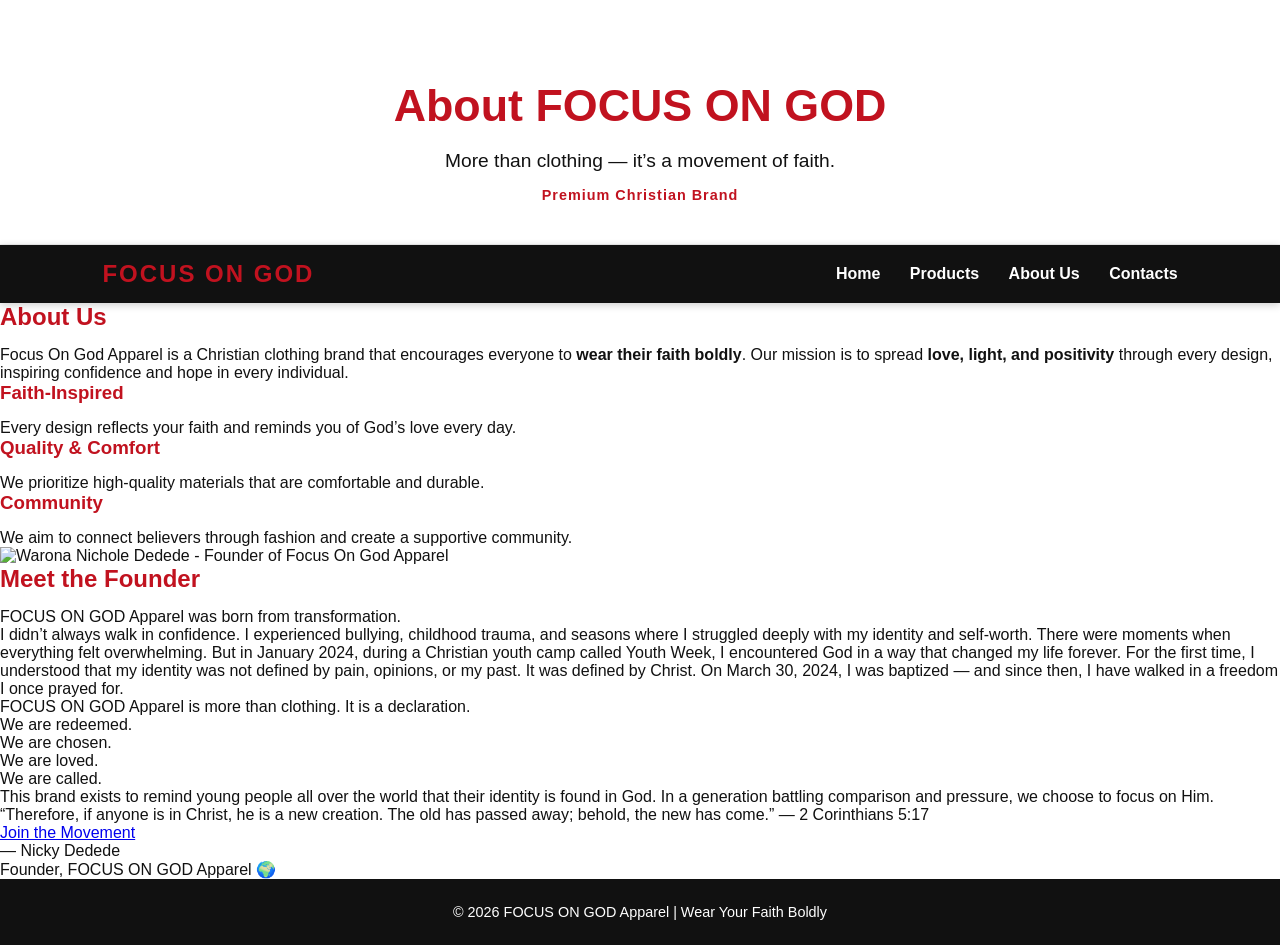
==== about.html @ 4847a6bf "Update about.html" ====
<!DOCTYPE html>
<html lang="en">
<head> 
   <meta charset="UTF-8">
   <meta name="viewport" content="width=device-width, initial-scale=1.0">
   <title>About Us | Focus On God Apparel</title>
   <link rel="stylesheet" href="style.css">
</head>
<body>

   <section class="page-header">
    <div class="page-header-content">
        <h1>About FOCUS ON GOD</h1>
        <p>More than clothing — it’s a movement of faith.</p>
    </div>
   </section>

<!-- Navigation -->
<nav class="navbar">
    <div class="nav-container">
        <a href="index.html" class="nav-logo">FOCUS ON GOD</a>
        <div class="nav-links">
            <a href="index.html">Home</a>
            <a href="products.html">Products</a>
            <a href="about.html">About Us</a>
            <a href="contacts.html">Contacts</a>
        </div>
    </div>
</nav>

<!-- About Section -->
<section id="about" class="about-section">
    <h2>About Us</h2>
    <p>Focus On God Apparel is a Christian clothing brand that encourages everyone to <strong>wear their faith boldly</strong>. Our mission is to spread <strong>love, light, and positivity</strong> through every design, inspiring confidence and hope in every individual.</p>

    <div class="about-features">

        <div class="feature-card">
            <h3>Faith-Inspired</h3>
            <p>Every design reflects your faith and reminds you of God’s love every day.</p>
        </div>

        <div class="feature-card">
            <h3>Quality & Comfort</h3>
            <p>We prioritize high-quality materials that are comfortable and durable.</p>
        </div>

        <div class="feature-card">
            <h3>Community</h3>
            <p>We aim to connect believers through fashion and create a supportive community.</p>
        </div>

    </div>
</section>

   <section class="founder-section">

  <div class="founder-container">

    <div class="founder-image">
      <img src="nickydedede.png" alt="Warona Nichole Dedede - Founder of Focus On God Apparel">
    </div>

    <div class="founder-content">
      <h2>Meet the Founder</h2>

      <p>
        FOCUS ON GOD Apparel was born from transformation.
      </p>
       
      <p>
        I didn’t always walk in confidence. I experienced bullying, childhood trauma,
        and seasons where I struggled deeply with my identity and self-worth.
        There were moments when everything felt overwhelming. But in January 2024, during a Christian youth camp called Youth Week,
        I encountered God in a way that changed my life forever. For the first time, I understood that my identity was not defined by pain,
        opinions, or my past. It was defined by Christ. On March 30, 2024, I was baptized — and since then,
        I have walked in a freedom I once prayed for.
      </p>

      <p class="founder-highlight">
        FOCUS ON GOD Apparel is more than clothing. It is a declaration.
      </p>

      <ul class="founder-declaration">
        <li>We are redeemed.</li>
        <li>We are chosen.</li>
        <li>We are loved.</li>
        <li>We are called.</li>
      </ul>

      <p>
        This brand exists to remind young people all over the world that their identity
        is found in God. In a generation battling comparison and pressure,
        we choose to focus on Him.
      </p>

      <blockquote class="founder-scripture">
        “Therefore, if anyone is in Christ, he is a new creation.
        The old has passed away; behold, the new has come.”
        — 2 Corinthians 5:17
      </blockquote>

      <div class="founder-cta">
        <a href="products.html" class="cta-button">Join the Movement</a>
      </div>

      <p class="founder-signature">
        — Nicky Dedede<br>
        Founder, FOCUS ON GOD Apparel 🌍
      </p>

    </div>

  </div>

   </section> 

<!-- Footer -->
<footer>
    <p>© 2026 FOCUS ON GOD Apparel | Wear Your Faith Boldly</p>
</footer>

</body>
</html>
---- style.css ----
/* =========================
   Root / Brand Colors
========================= */
:root {
    --primary-red: #c1121f;
    --primary-black: #111111;
    --primary-white: #ffffff;
}

/* =========================
   General Styles
========================= */
* {
    margin: 0;
    padding: 0;
    box-sizing: border-box;
    font-family: 'Arial', sans-serif;
}

body {
    background-color: var(--primary-white);
    color: var(--primary-black);
    scroll-behavior: smooth;
}

h1, h2, h3 {
    color: var(--primary-red);
    margin-bottom: 15px;
}

/* =========================
   Navbar
========================= */
.navbar {
    position: sticky;
    top: 0;
    width: 100%;
    background-color: var(--primary-black);
    padding: 15px 8%;
    z-index: 100;
    box-shadow: 0 2px 8px rgba(0,0,0,0.2);
}

.nav-container {
    display: flex;
    justify-content: space-between;
    align-items: center;
    max-width: 1200px;
    margin: 0 auto;
}

.nav-logo {
    font-size: 1.5rem;
    font-weight: bold;
    color: var(--primary-red);
    text-decoration: none;
    letter-spacing: 2px;
}

.nav-links a {
    color: var(--primary-white);
    font-weight: bold;
    margin-left: 25px;
    text-decoration: none;
    transition: color 0.3s;
}

.nav-links a:hover {
    color: var(--primary-red);
}

/* =========================
   Hero Section
========================= */
.hero {
    position: relative;
    height: 100vh;
    background-image: url("focusongod-logo.png");
    background-size: cover;
    background-position: center;
    background-repeat: no-repeat;
    display: flex;
    justify-content: center;
    align-items: flex-start; 
    text-align: center;
    color: var(--primary-white);
    padding-top: 10%; 
    overflow: hidden;
}

.hero::after {
    content: "";
    position: absolute;
    top: 0; left: 0;
    width: 100%; height: 100%;
    background: rgba(0,0,0,0.3);
    z-index: 0;
}

.hero-content {
    position: relative;
    z-index: 1;
    max-width: 800px;
    padding: 20px;
}

.hero h1 {
    font-size: 3rem;
    margin-bottom: 20px;
    font-weight: bold;
}

.hero p {
    font-size: 1.5rem;
    margin-bottom: 30px;
}

.hero-btn {
    font-size: 1.2rem;
    padding: 12px 35px;
    background-color: var(--primary-red);
    color: var(--primary-white);
    font-weight: bold;
    border: none;
    border-radius: 8px;
    cursor: pointer;
    transition: all 0.3s ease;
}

.hero-btn:hover {
    background-color: var(--primary-black);
    color: var(--primary-white);
    box-shadow: 0 8px 20px rgba(0,0,0,0.3);
    transform: translateY(-3px);
}

/* =========================
   Page Headers (Products, About, Contacts)
========================= */
.page-header {
    background-color: var(--primary-white);
    text-align: center;
    padding: 80px 20px 40px 20px;
    border-bottom: 1px solid #eee;
    position: relative;
}

.page-header h1 {
    font-size: 2.8rem;
    font-weight: bold;
    color: var(--primary-red);
    margin-bottom: 15px;
}

.page-header p {
    font-size: 1.2rem;
    color: var(--primary-black);
    max-width: 800px;
    margin: 0 auto;
    line-height: 1.6;
}

/* Optional "Premium Christian Brand" badge */
.page-header::after {
    content: "Premium Christian Brand";
    display: inline-block;
    margin-top: 10px;
    font-size: 0.9rem;
    font-weight: bold;
    color: var(--primary-red);
    letter-spacing: 1px;
}

/* =========================
   Mission / About Us
========================= */
.mission {
    background-color: var(--primary-white);
    padding: 60px 20px;
    text-align: center;
}

.mission h2 {
    font-size: 2.5rem;
    margin-bottom: 20px;
    font-weight: bold;
    color: var(--primary-red);
}

.mission p {
    font-size: 1.2rem;
    max-width: 700px;
    margin: 0 auto 30px auto;
    line-height: 1.6;
    color: var(--primary-black);
}

/* =========================
   Product Slideshow / Carousel
========================= */
.carousel-container {
    position: relative;
    overflow: hidden;
    max-width: 100%;
    margin: 40px auto;
}

.carousel-track {
    display: flex;
    transition: transform 0.5s ease-in-out;
    scroll-snap-type: x mandatory;
}

.carousel-item {
    flex: 0 0 100%;
    display: flex;
    flex-direction: column;
    align-items: center;
    justify-content: center;
    padding: 20px;
    scroll-snap-align: center;
    box-sizing: border-box;
}

.carousel-item img {
    width: 60%;
    border-radius: 12px;
    margin-bottom: 15px;
}

.carousel-item h3 {
    font-weight: bold;
    font-size: 1.5rem;
    margin-bottom: 10px;
    color: var(--primary-red);
    text-align: center;
}

.carousel-item p {
    font-size: 1rem;
    color: var(--primary-black);
    text-align: center;
    margin-bottom: 10px;
}

.carousel-item .price {
    display: inline-block;
    background-color: var(--primary-red);
    color: var(--primary-white);
    padding: 8px 16px;
    font-weight: bold;
    border-radius: 5px;
    margin-bottom: 10px;
}

.carousel-item .buy-btn {
    display: inline-block;
    background-color: var(--primary-red);
    color: var(--primary-white);
    font-weight: bold;
    padding: 10px 25px;
    border-radius: 8px;
    margin-top: 10px;
    cursor: pointer;
    transition: all 0.3s ease;
}

.carousel-item .buy-btn:hover {
    background-color: var(--primary-black);
    color: var(--primary-white);
    box-shadow: 0 8px 20px rgba(0,0,0,0.3);
    transform: translateY(-3px);
}

/* Carousel Arrows */
.carousel-btn {
    position: absolute;
    top: 50%;
    transform: translateY(-50%);
    background-color: var(--primary-red);
    border: none;
    color: var(--primary-white);
    font-size: 2rem;
    padding: 10px 15px;
    border-radius: 50%;
    cursor: pointer;
    z-index: 10;
    transition: all 0.3s ease;
}

.carousel-btn:hover {
    background-color: var(--primary-black);
}

.carousel-btn.prev {
    left: 10px;
}

.carousel-btn.next {
    right: 10px;
}

/* =========================
   Contact Section
========================= */
.contact {
    background-color: var(--primary-white);
    padding: 60px 20px;
}

.contact h2 {
    font-size: 2.5rem;
    color: var(--primary-red);
    margin-bottom: 20px;
}

.contact p {
    font-size: 1.2rem;
    margin-bottom: 10px;
}

.contact a {
    color: var(--primary-red);
    font-weight: bold;
    text-decoration: none;
}

.contact a:hover {
    color: var(--primary-black);
}

/* =========================
   Footer
========================= */
footer {
    background-color: var(--primary-black);
    color: var(--primary-white);
    padding: 25px 20px;
    text-align: center;
    font-size: 0.9rem;
    position: relative;
}

footer a {
    color: var(--primary-red);
    font-weight: bold;
    text-decoration: none;
    margin: 0 5px;
    font-size: 1.5rem;
    display: inline-block;
    transition: color 0.3s;
}

footer a:hover {
    color: var(--primary-white);
}

/* =========================
   Responsive
========================= */
@media (max-width: 768px) {
    .hero h1 { font-size: 2rem; }
    .hero p { font-size: 1.2rem; }
    .hero-btn { font-size: 1rem; padding: 10px 25px; }
    
    .nav-container { flex-direction: column; }
    .nav-links a { margin: 10px 0 0 0; }

    .carousel-item img { width: 80%; }
}

@media (max-width: 480px) {
    .hero h1 { font-size: 1.5rem; }
    .hero p { font-size: 1rem; }
    .page-header h1 { font-size: 1.8rem; }
    .page-header p { font-size: 1rem; }
    .carousel-item img { width: 90%; }
    .carousel-item h3 { font-size: 1.2rem; }
}
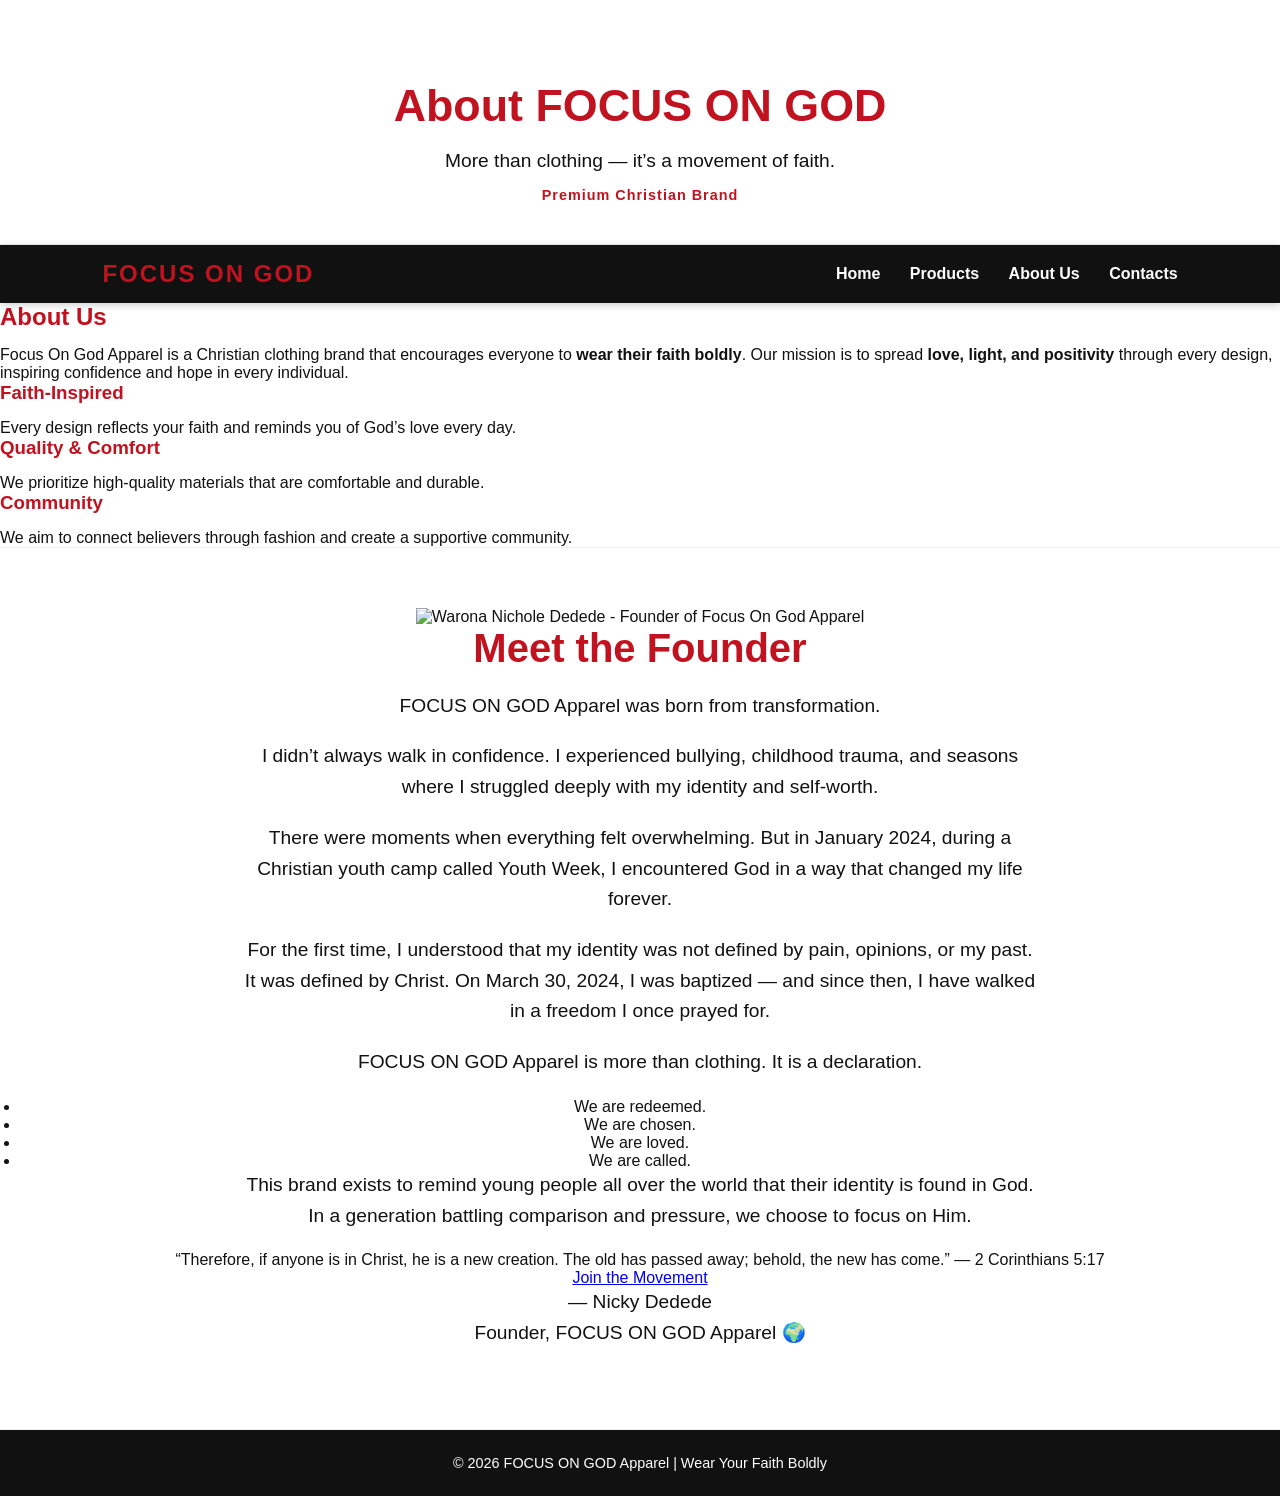
==== commit 6030f116: "Update about.html" ====
--- a/about.html
+++ b/about.html
@@ -71,8 +71,15 @@
       <p>
         I didn’t always walk in confidence. I experienced bullying, childhood trauma,
         and seasons where I struggled deeply with my identity and self-worth.
+      </p>
+
+       <p>
         There were moments when everything felt overwhelming. But in January 2024, during a Christian youth camp called Youth Week,
-        I encountered God in a way that changed my life forever. For the first time, I understood that my identity was not defined by pain,
+        I encountered God in a way that changed my life forever.
+       </p>
+
+       <p>
+          For the first time, I understood that my identity was not defined by pain,
         opinions, or my past. It was defined by Christ. On March 30, 2024, I was baptized — and since then,
         I have walked in a freedom I once prayed for.
       </p>
--- a/style.css
+++ b/style.css
@@ -196,6 +196,37 @@
 }
 
 /* =========================
+   Founder / Story Section
+========================= */
+.founder-section {
+    background-color: var(--primary-white);
+    padding: 60px 20px;
+    text-align: center;
+    border-top: 1px solid #eee;
+    border-bottom: 1px solid #eee;
+}
+
+.founder-section h2 {
+    font-size: 2.5rem;
+    margin-bottom: 20px;
+    font-weight: bold;
+    color: var(--primary-red);
+}
+
+.founder-section p {
+    font-size: 1.2rem;
+    max-width: 800px;
+    margin: 0 auto 20px auto;
+    line-height: 1.6;
+    color: var(--primary-black);
+}
+
+.founder-section .highlight {
+    font-weight: bold;
+    color: var(--primary-red);
+}
+
+/* =========================
    Product Slideshow / Carousel
 ========================= */
 .carousel-container {
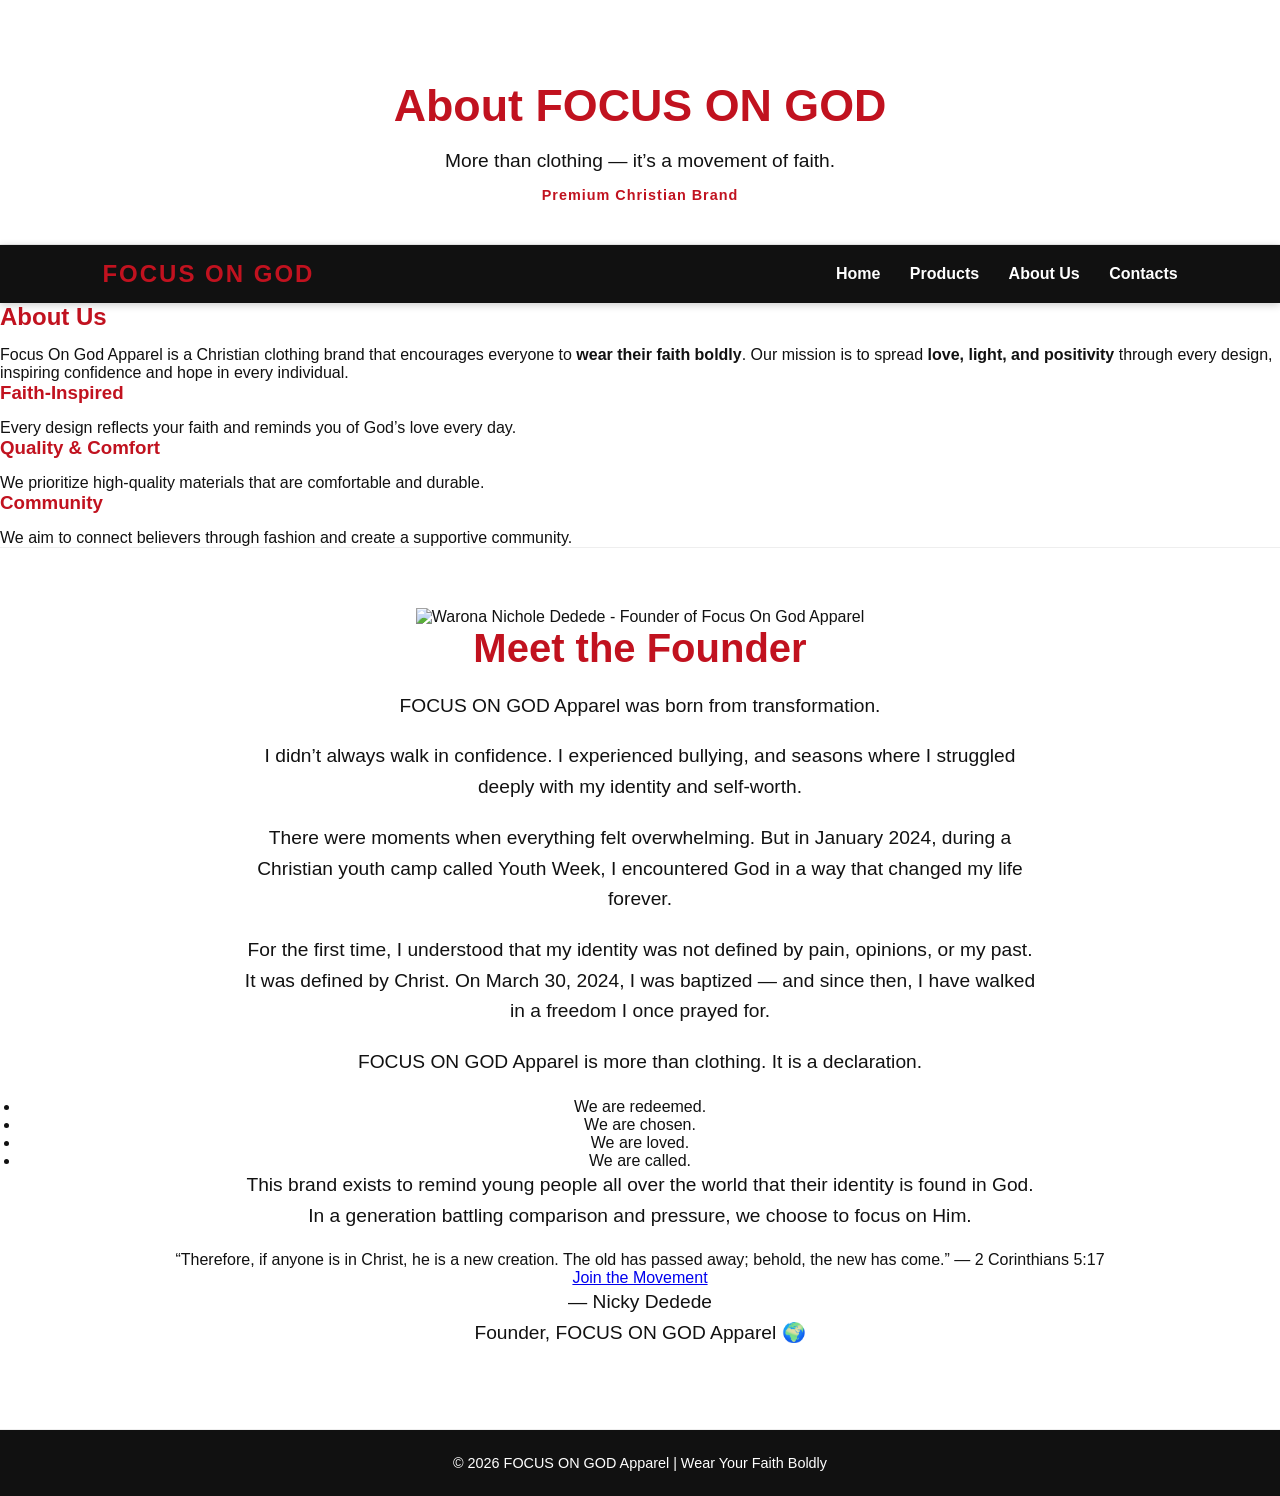
==== commit e6d5935e: "Update about.html" ====
--- a/about.html
+++ b/about.html
@@ -58,7 +58,7 @@
   <div class="founder-container">
 
     <div class="founder-image">
-      <img src="nickydedede.png" alt="Warona Nichole Dedede - Founder of Focus On God Apparel">
+      <img src="nickydedede.jpg" alt="Warona Nichole Dedede - Founder of Focus On God Apparel">
     </div>
 
     <div class="founder-content">
@@ -69,7 +69,7 @@
       </p>
        
       <p>
-        I didn’t always walk in confidence. I experienced bullying, childhood trauma,
+        I didn’t always walk in confidence. I experienced bullying,
         and seasons where I struggled deeply with my identity and self-worth.
       </p>
 
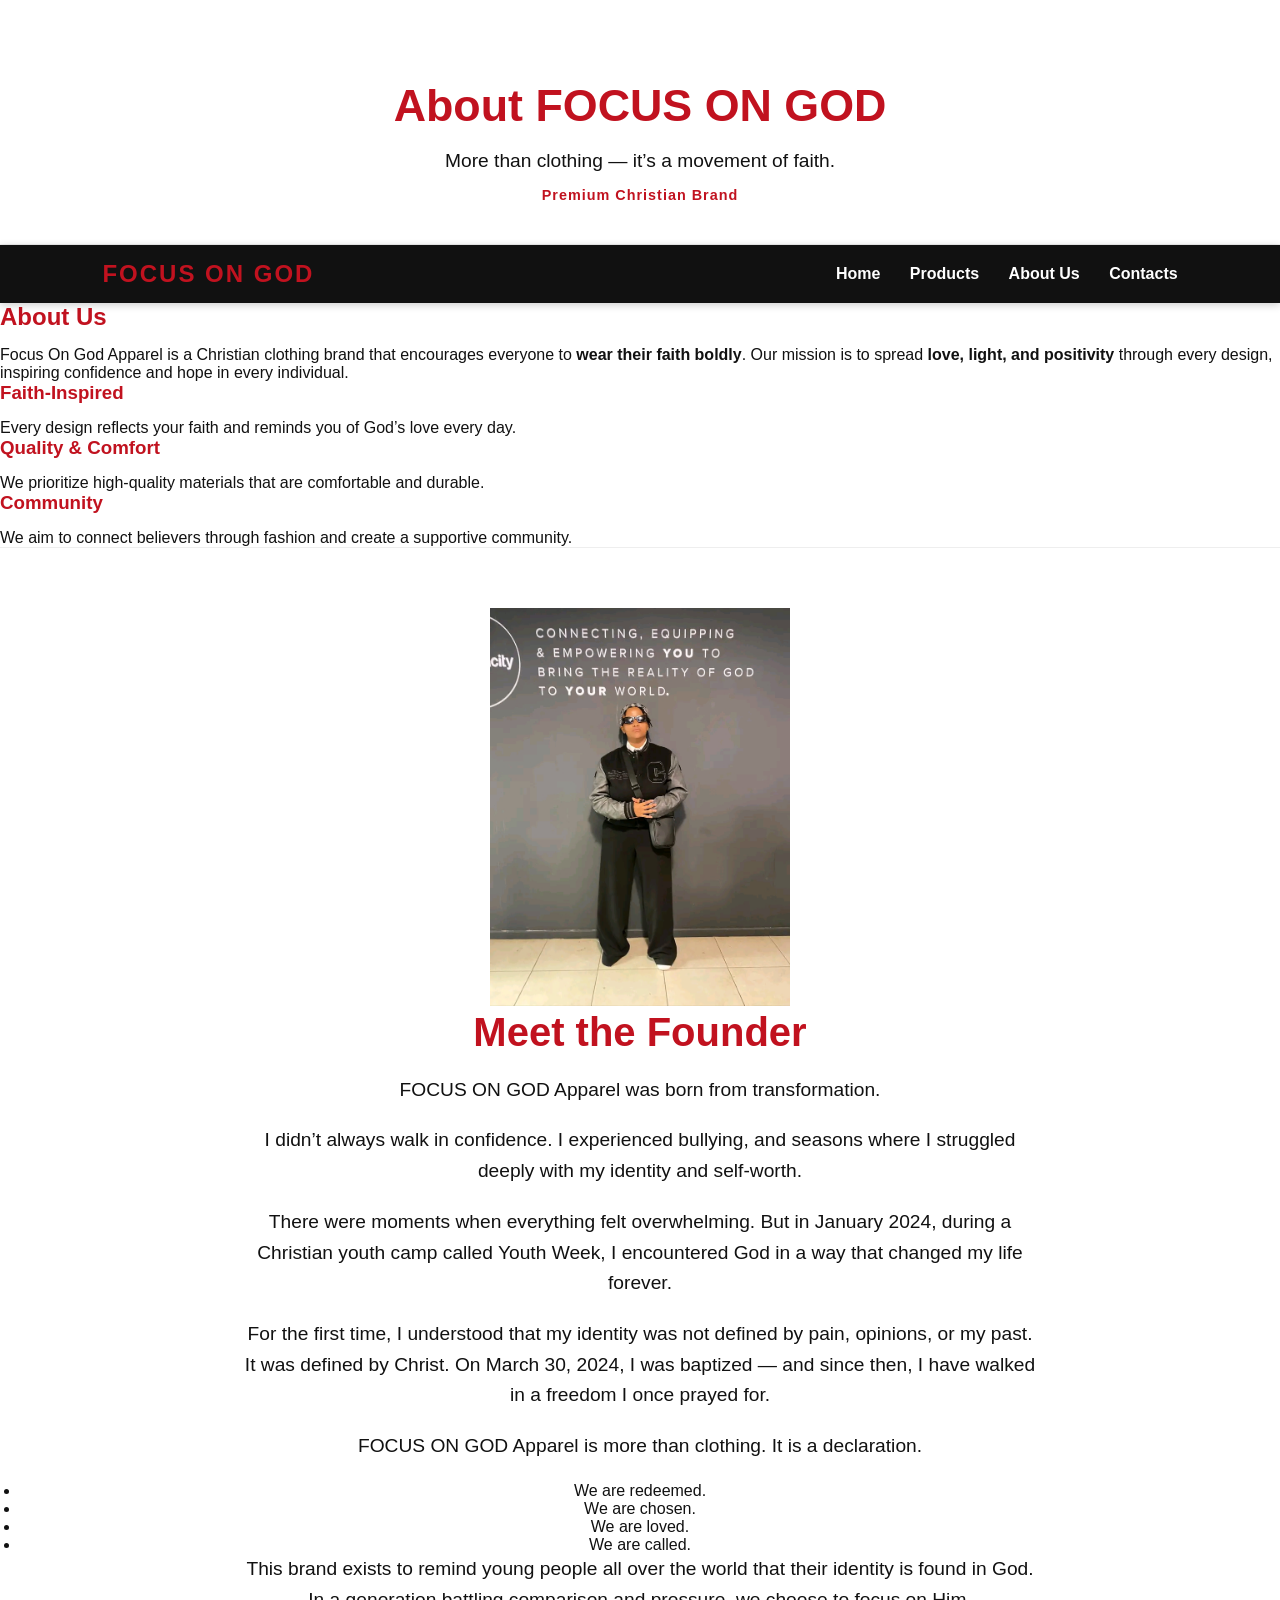
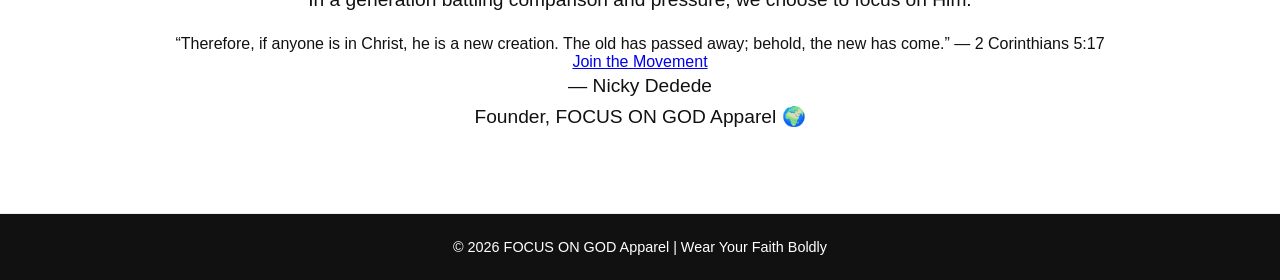
==== commit e5a2c1cc: "Update about.html" ====
--- a/about.html
+++ b/about.html
@@ -58,7 +58,7 @@
   <div class="founder-container">
 
     <div class="founder-image">
-      <img src="nickydedede.jpg" alt="Warona Nichole Dedede - Founder of Focus On God Apparel">
+      <img src="nickydedede.jpg" alt="Warona Nichole Dedede - Founder of Focus On God Apparel" width="300">
     </div>
 
     <div class="founder-content">
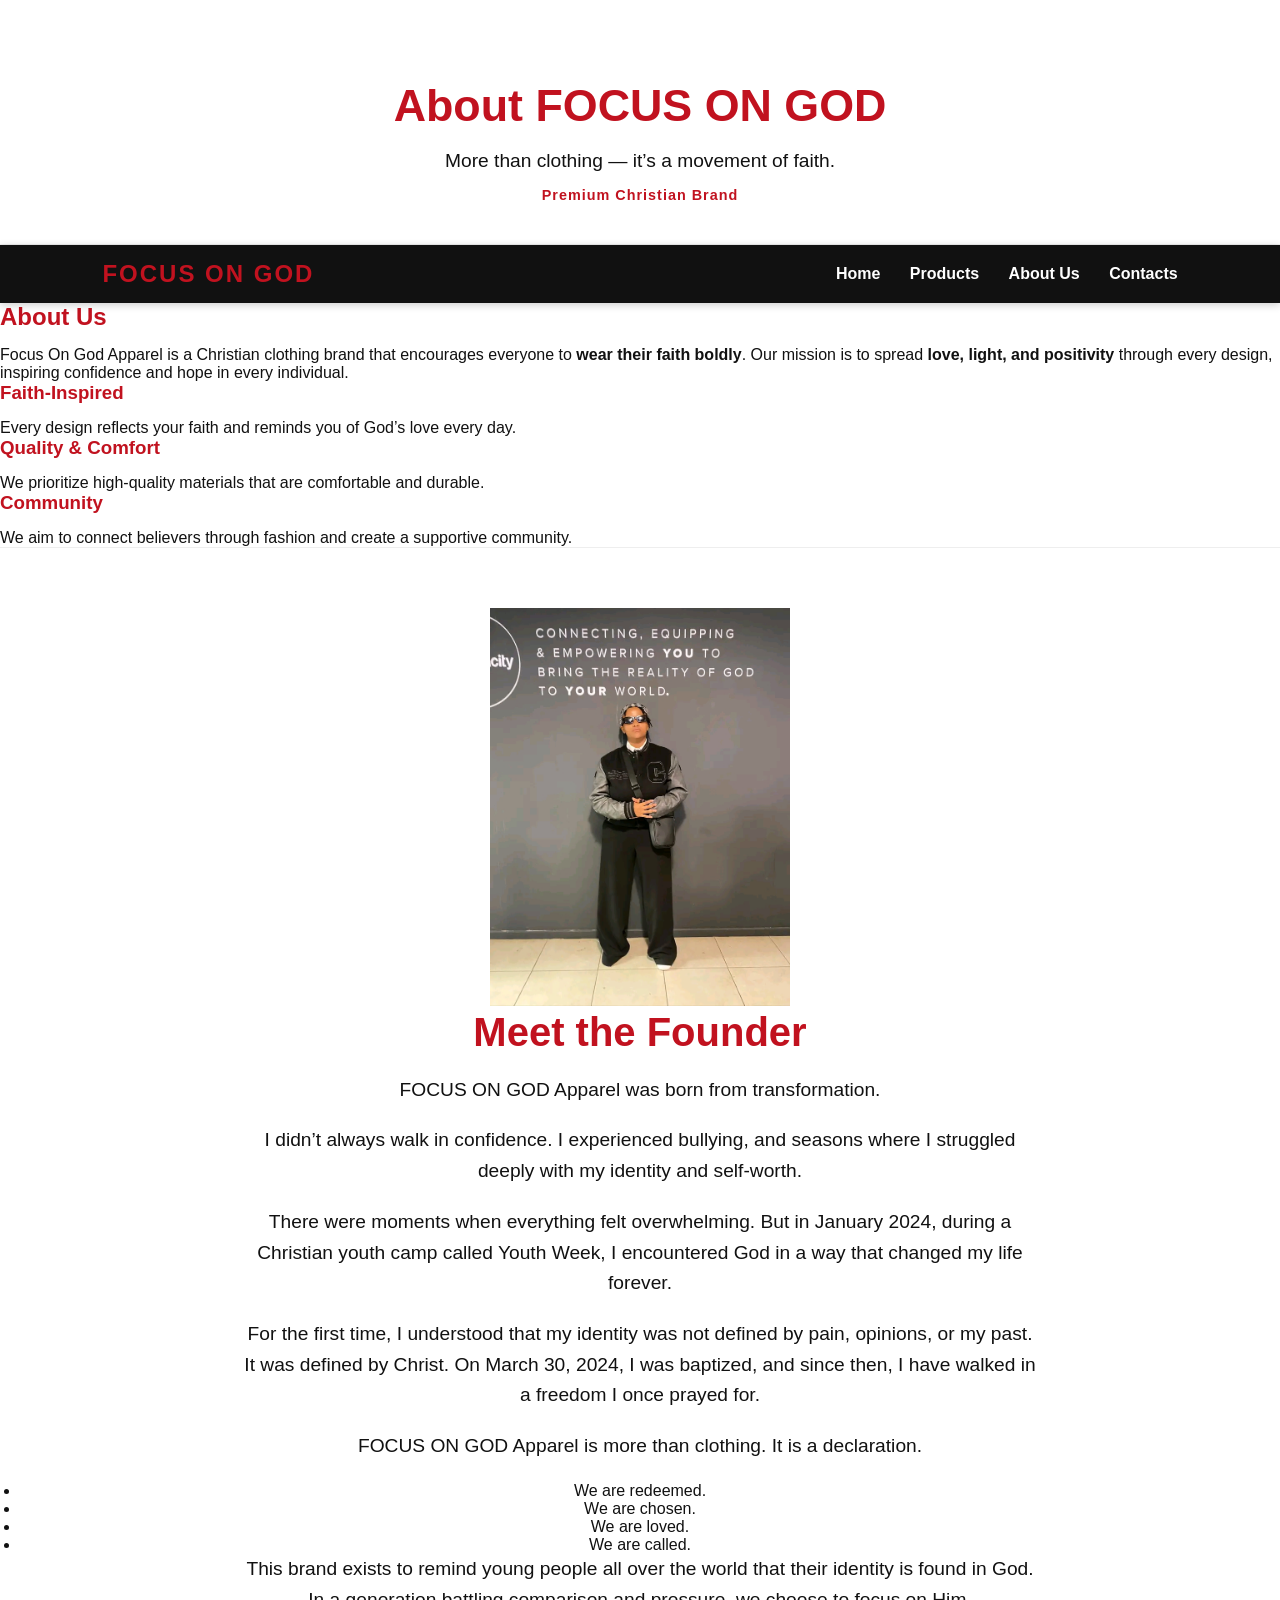
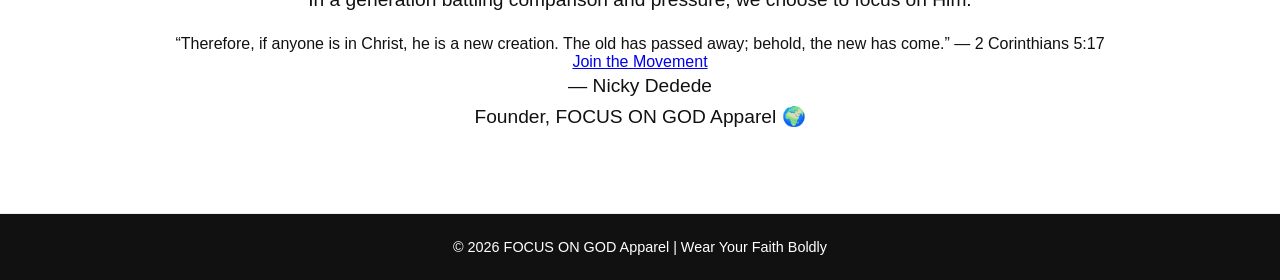
==== commit 8c5338b0: "Update about.html" ====
--- a/about.html
+++ b/about.html
@@ -80,7 +80,7 @@
 
        <p>
           For the first time, I understood that my identity was not defined by pain,
-        opinions, or my past. It was defined by Christ. On March 30, 2024, I was baptized — and since then,
+        opinions, or my past. It was defined by Christ. On March 30, 2024, I was baptized, and since then,
         I have walked in a freedom I once prayed for.
       </p>
 
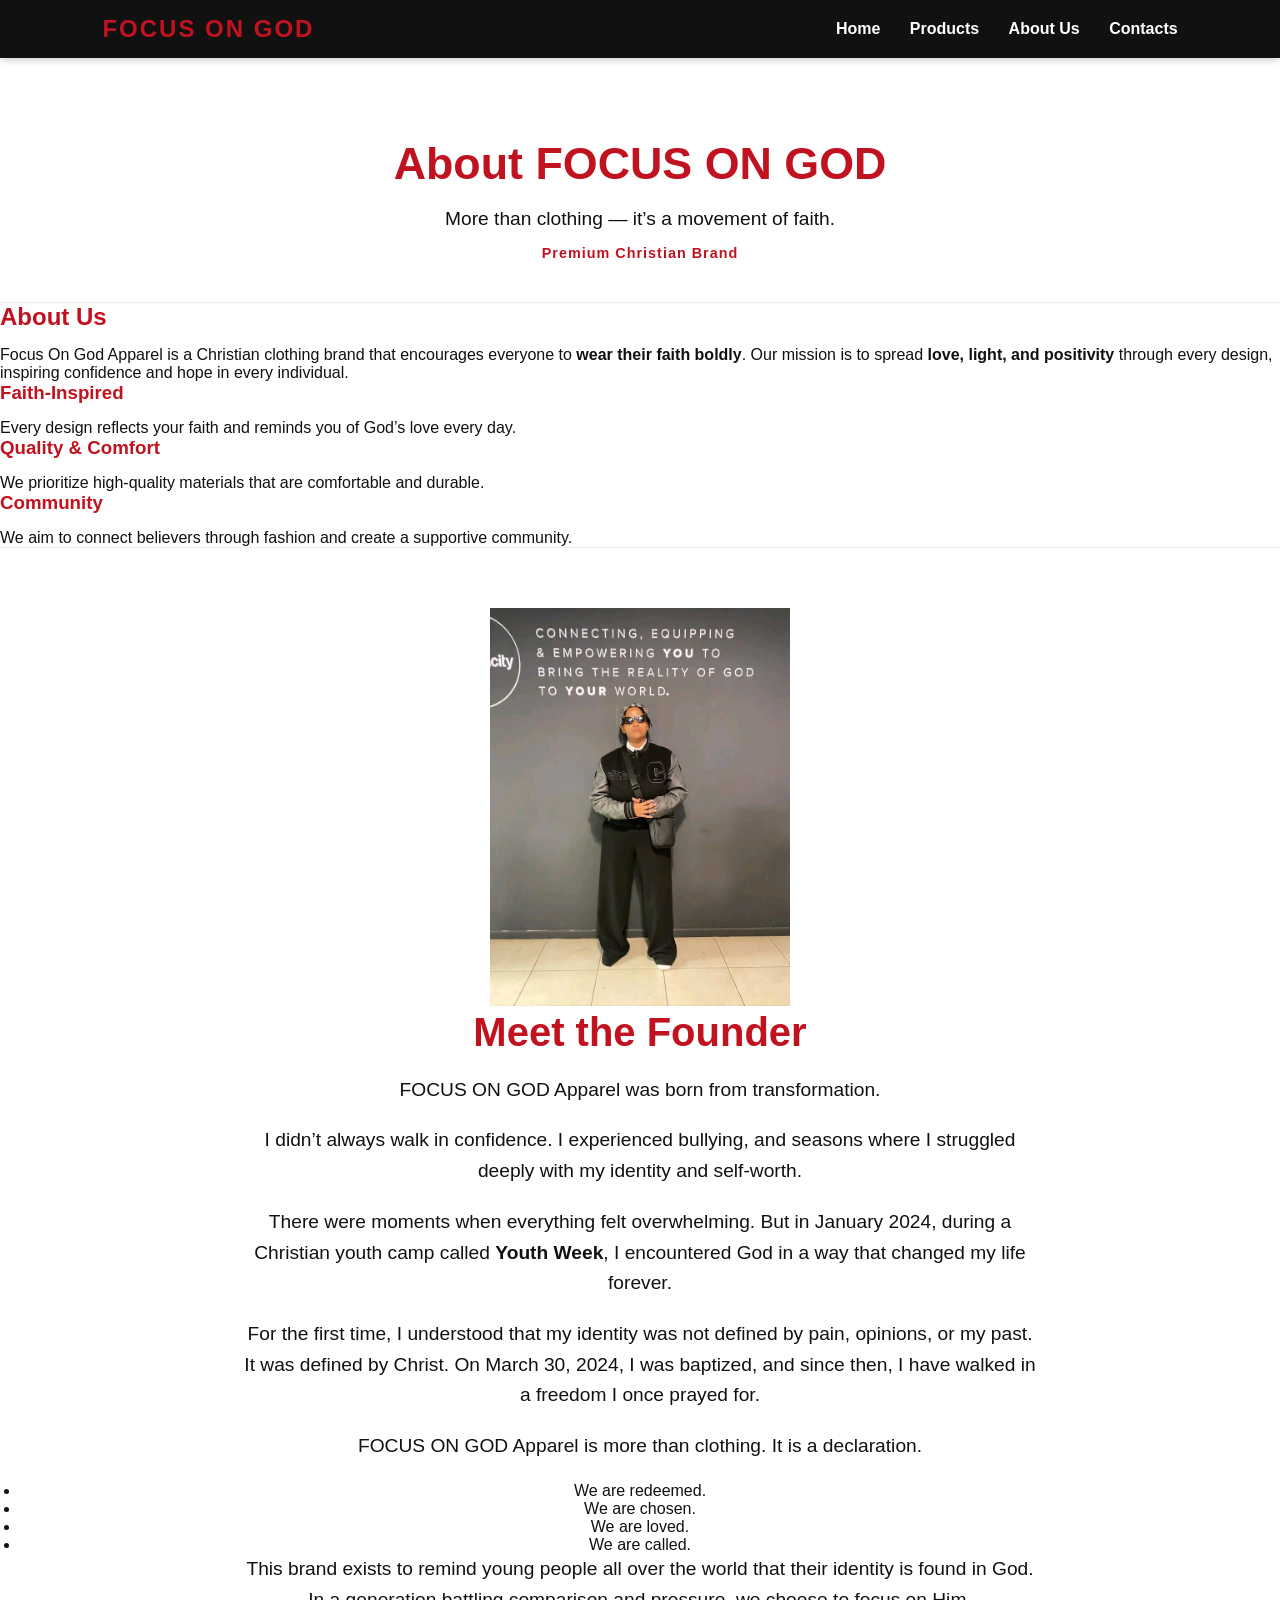
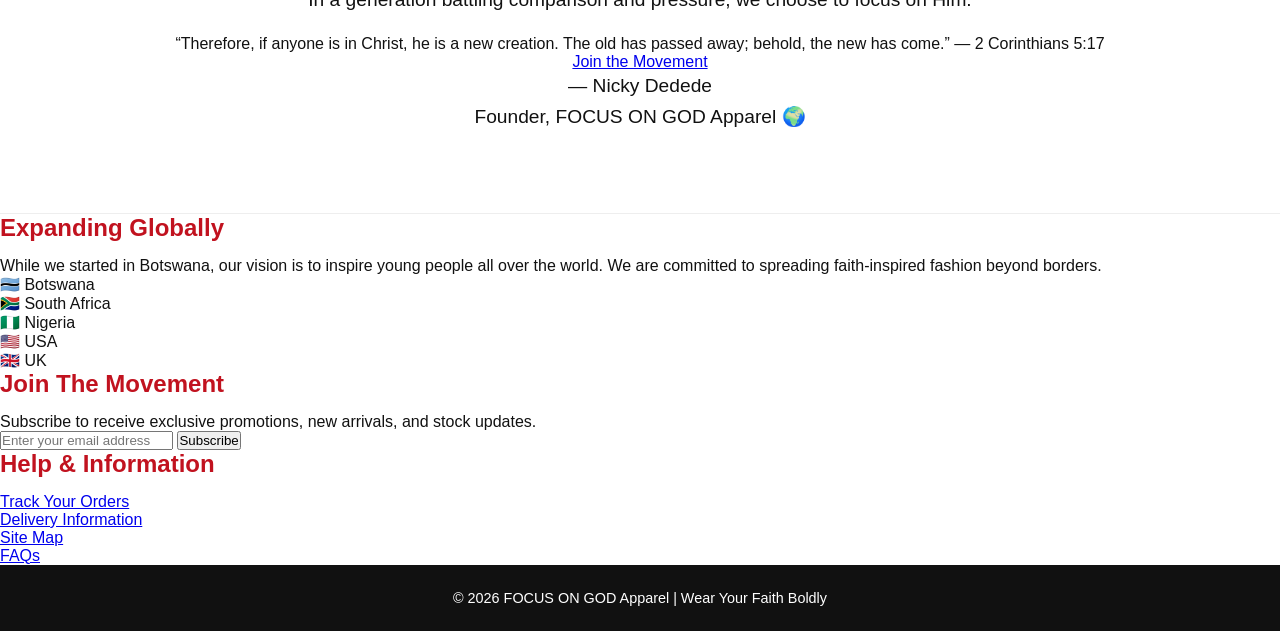
==== commit 75580c66: "Update about.html" ====
--- a/about.html
+++ b/about.html
@@ -3,17 +3,10 @@
 <head> 
    <meta charset="UTF-8">
    <meta name="viewport" content="width=device-width, initial-scale=1.0">
-   <title>About Us | Focus On God Apparel</title>
+   <title>About Us | FOCUS ON GOD Apparel</title>
    <link rel="stylesheet" href="style.css">
 </head>
 <body>
-
-   <section class="page-header">
-    <div class="page-header-content">
-        <h1>About FOCUS ON GOD</h1>
-        <p>More than clothing — it’s a movement of faith.</p>
-    </div>
-   </section>
 
 <!-- Navigation -->
 <nav class="navbar">
@@ -28,99 +21,99 @@
     </div>
 </nav>
 
+<!-- Page Header -->
+<section class="page-header">
+    <div class="page-header-content">
+        <h1>About FOCUS ON GOD</h1>
+        <p>More than clothing — it’s a movement of faith.</p>
+    </div>
+</section>
+
 <!-- About Section -->
 <section id="about" class="about-section">
     <h2>About Us</h2>
     <p>Focus On God Apparel is a Christian clothing brand that encourages everyone to <strong>wear their faith boldly</strong>. Our mission is to spread <strong>love, light, and positivity</strong> through every design, inspiring confidence and hope in every individual.</p>
 
     <div class="about-features">
-
         <div class="feature-card">
             <h3>Faith-Inspired</h3>
             <p>Every design reflects your faith and reminds you of God’s love every day.</p>
         </div>
-
         <div class="feature-card">
             <h3>Quality & Comfort</h3>
             <p>We prioritize high-quality materials that are comfortable and durable.</p>
         </div>
-
         <div class="feature-card">
             <h3>Community</h3>
             <p>We aim to connect believers through fashion and create a supportive community.</p>
         </div>
-
     </div>
 </section>
 
-   <section class="founder-section">
+<!-- Founder Story Section -->
+<section class="founder-section">
+    <div class="founder-container">
+        <div class="founder-image">
+            <img src="nickydedede.jpg" alt="Warona Nichole Dedede - Founder of Focus On God Apparel" width="300">
+        </div>
+        <div class="founder-content">
+            <h2>Meet the Founder</h2>
+            <p>FOCUS ON GOD Apparel was born from transformation.</p>
+            <p>I didn’t always walk in confidence. I experienced bullying, and seasons where I struggled deeply with my identity and self-worth.</p>
+            <p>There were moments when everything felt overwhelming. But in January 2024, during a Christian youth camp called <strong>Youth Week</strong>, I encountered God in a way that changed my life forever.</p>
+            <p>For the first time, I understood that my identity was not defined by pain, opinions, or my past. It was defined by Christ. On March 30, 2024, I was baptized, and since then, I have walked in a freedom I once prayed for.</p>
+            <p class="founder-highlight">FOCUS ON GOD Apparel is more than clothing. It is a declaration.</p>
+            <ul class="founder-declaration">
+                <li>We are redeemed.</li>
+                <li>We are chosen.</li>
+                <li>We are loved.</li>
+                <li>We are called.</li>
+            </ul>
+            <p>This brand exists to remind young people all over the world that their identity is found in God. In a generation battling comparison and pressure, we choose to focus on Him.</p>
+            <blockquote class="founder-scripture">
+                “Therefore, if anyone is in Christ, he is a new creation. The old has passed away; behold, the new has come.” — 2 Corinthians 5:17
+            </blockquote>
+            <div class="founder-cta">
+                <a href="products.html" class="cta-button">Join the Movement</a>
+            </div>
+            <p class="founder-signature">— Nicky Dedede<br>Founder, FOCUS ON GOD Apparel 🌍</p>
+        </div>
+    </div>
+</section>
 
-  <div class="founder-container">
+<!-- Global Expansion Section -->
+<section class="expansion">
+    <h2>Expanding Globally</h2>
+    <p>While we started in Botswana, our vision is to inspire young people all over the world. We are committed to spreading faith-inspired fashion beyond borders.</p>
+    <div class="countries-container">
+        <div class="country-card">🇧🇼 Botswana</div>
+        <div class="country-card">🇿🇦 South Africa</div>
+        <div class="country-card">🇳🇬 Nigeria</div>
+        <div class="country-card">🇺🇸 USA</div>
+        <div class="country-card">🇬🇧 UK</div>
+    </div>
+</section>
 
-    <div class="founder-image">
-      <img src="nickydedede.jpg" alt="Warona Nichole Dedede - Founder of Focus On God Apparel" width="300">
-    </div>
+<!-- Newsletter Section -->
+<section class="newsletter">
+    <h2>Join The Movement</h2>
+    <p>Subscribe to receive exclusive promotions, new arrivals, and stock updates.</p>
+    <form class="newsletter-form">
+        <input type="email" placeholder="Enter your email address" required>
+        <button type="submit">Subscribe</button>
+    </form>
+</section>
 
-    <div class="founder-content">
-      <h2>Meet the Founder</h2>
-
-      <p>
-        FOCUS ON GOD Apparel was born from transformation.
-      </p>
-       
-      <p>
-        I didn’t always walk in confidence. I experienced bullying,
-        and seasons where I struggled deeply with my identity and self-worth.
-      </p>
-
-       <p>
-        There were moments when everything felt overwhelming. But in January 2024, during a Christian youth camp called Youth Week,
-        I encountered God in a way that changed my life forever.
-       </p>
-
-       <p>
-          For the first time, I understood that my identity was not defined by pain,
-        opinions, or my past. It was defined by Christ. On March 30, 2024, I was baptized, and since then,
-        I have walked in a freedom I once prayed for.
-      </p>
-
-      <p class="founder-highlight">
-        FOCUS ON GOD Apparel is more than clothing. It is a declaration.
-      </p>
-
-      <ul class="founder-declaration">
-        <li>We are redeemed.</li>
-        <li>We are chosen.</li>
-        <li>We are loved.</li>
-        <li>We are called.</li>
-      </ul>
-
-      <p>
-        This brand exists to remind young people all over the world that their identity
-        is found in God. In a generation battling comparison and pressure,
-        we choose to focus on Him.
-      </p>
-
-      <blockquote class="founder-scripture">
-        “Therefore, if anyone is in Christ, he is a new creation.
-        The old has passed away; behold, the new has come.”
-        — 2 Corinthians 5:17
-      </blockquote>
-
-      <div class="founder-cta">
-        <a href="products.html" class="cta-button">Join the Movement</a>
-      </div>
-
-      <p class="founder-signature">
-        — Nicky Dedede<br>
-        Founder, FOCUS ON GOD Apparel 🌍
-      </p>
-
-    </div>
-
-  </div>
-
-   </section> 
+<!-- Help & Info Section -->
+<section class="help-info">
+    <h2>Help & Information</h2>
+    <ul>
+        <li><a href="#">Track Your Orders</a></li>
+        <li><a href="#">Delivery Information</a></li>
+        <li><a href="#">Site Map</a></li>
+        <li><a href="#">FAQs</a></li>
+    </ul>
+</section>
 
 <!-- Footer -->
 <footer>
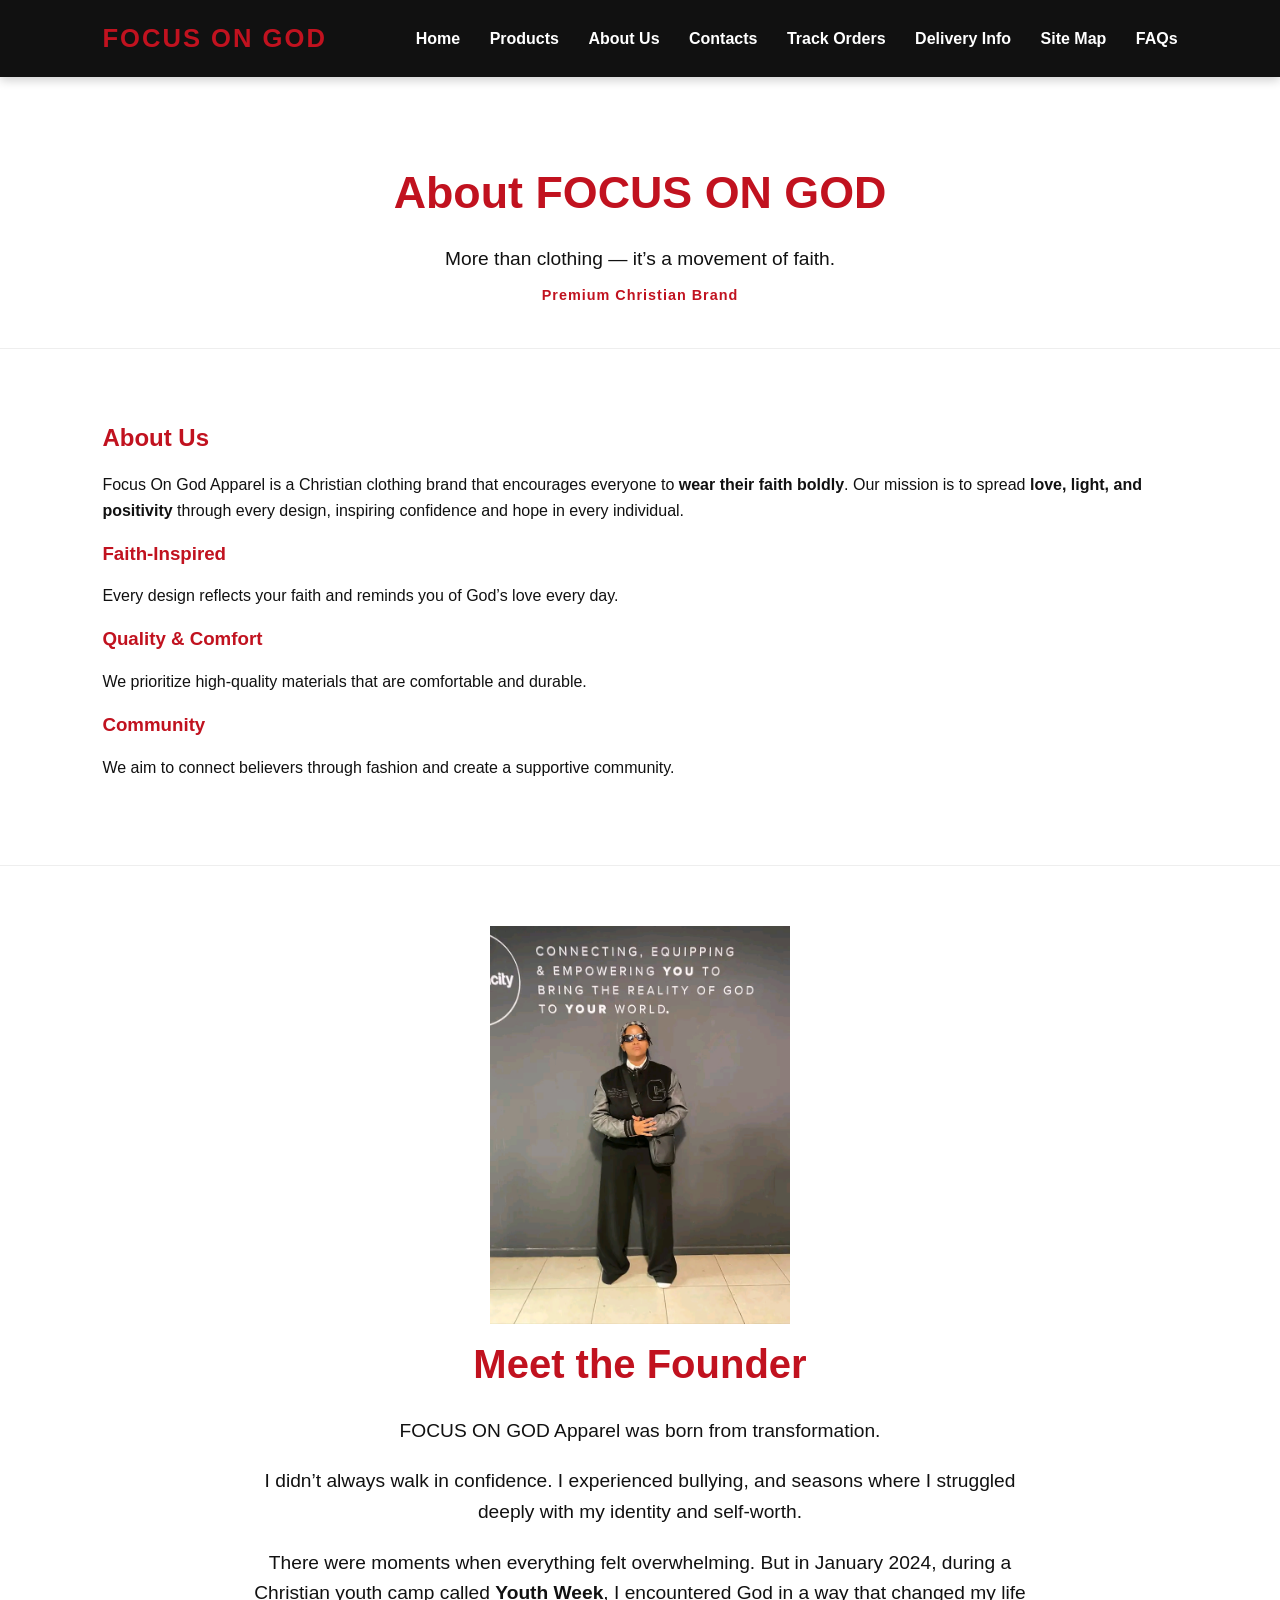
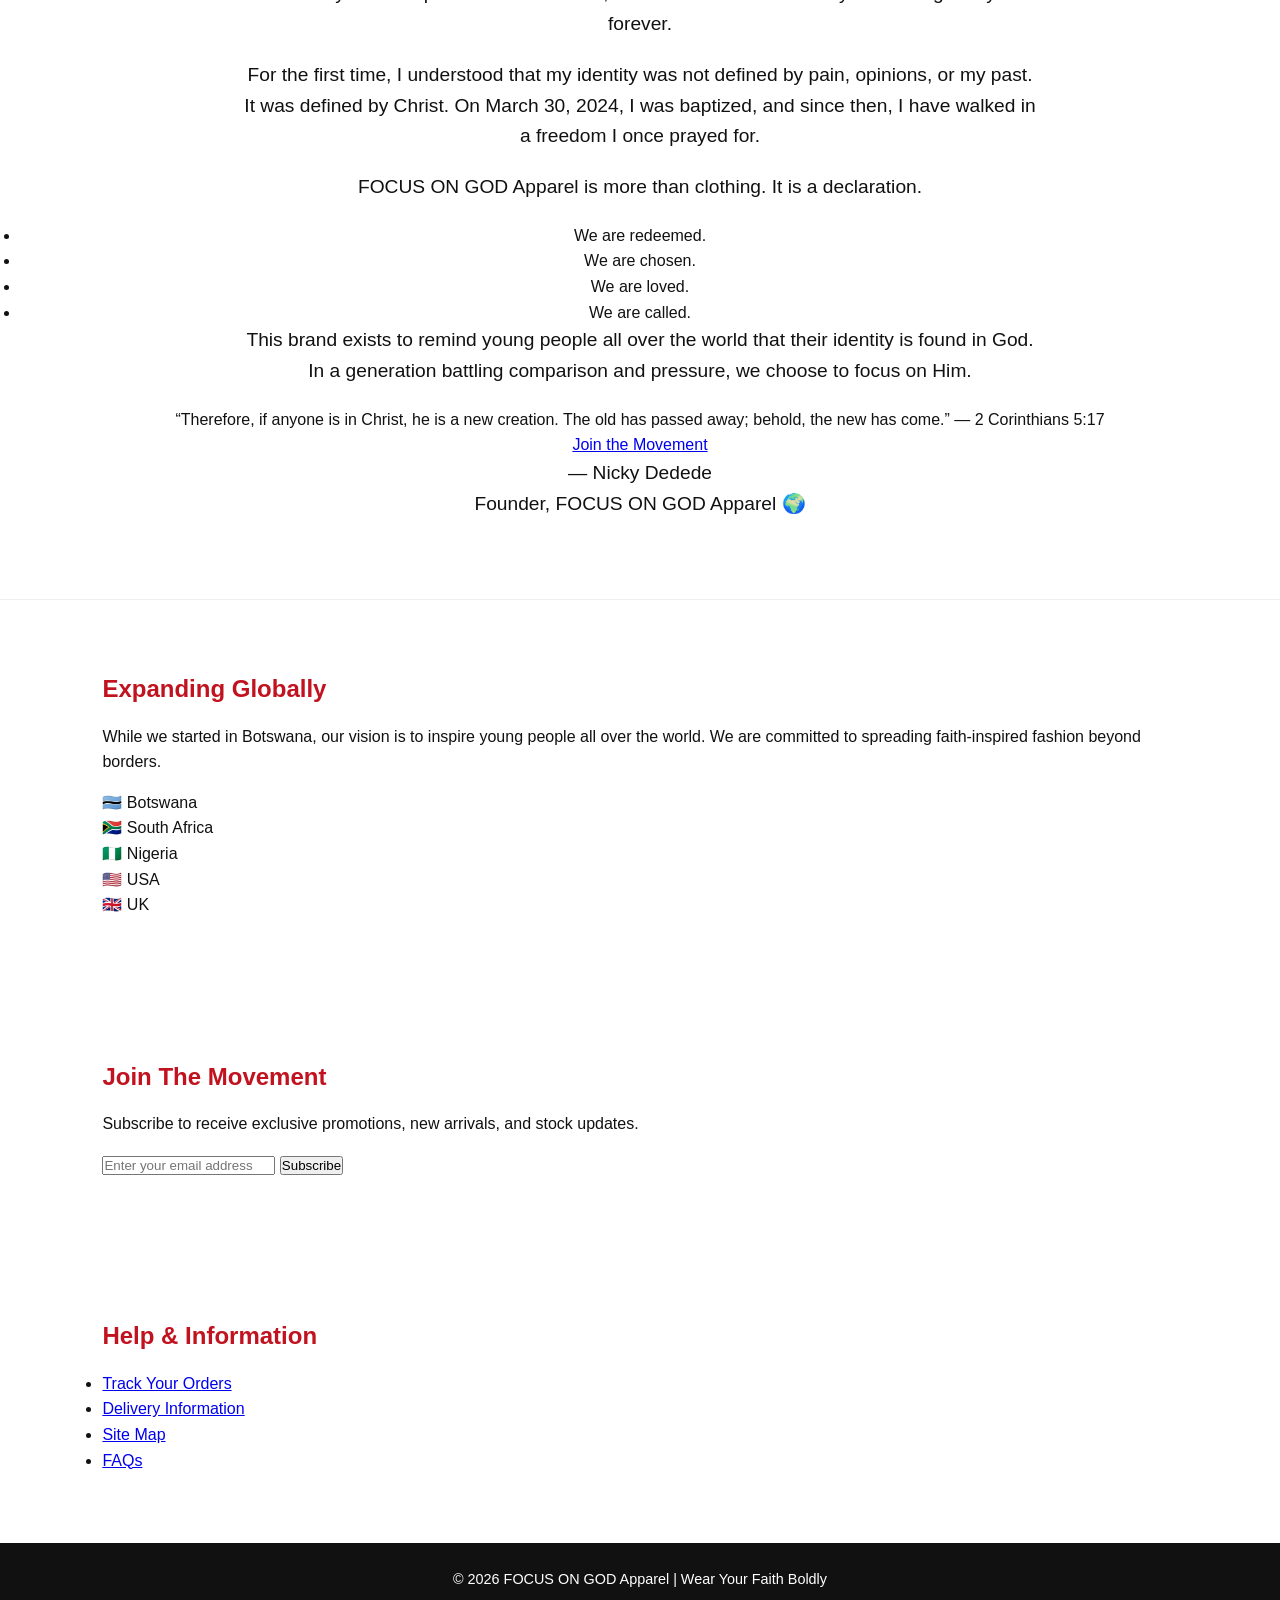
==== commit 6b8237c7: "Update about.html" ====
--- a/about.html
+++ b/about.html
@@ -17,6 +17,10 @@
             <a href="products.html">Products</a>
             <a href="about.html">About Us</a>
             <a href="contacts.html">Contacts</a>
+           <a href="track-orders.html">Track Orders</a>
+            <a href="delivery-info.html">Delivery Info</a>
+            <a href="site-map.html">Site Map</a>
+            <a href="faqs.html">FAQs</a>
         </div>
     </div>
 </nav>
--- a/style.css
+++ b/style.css
@@ -5,6 +5,7 @@
     --primary-red: #c1121f;
     --primary-black: #111111;
     --primary-white: #ffffff;
+    --light-gray: #f5f5f5;
 }
 
 /* =========================
@@ -17,14 +18,26 @@
     font-family: 'Arial', sans-serif;
 }
 
+html {
+    scroll-behavior: smooth;
+}
+
 body {
     background-color: var(--primary-white);
     color: var(--primary-black);
-    scroll-behavior: smooth;
+    line-height: 1.6;
+}
+
+section {
+    padding: 70px 8%;
 }
 
 h1, h2, h3 {
     color: var(--primary-red);
+    margin-bottom: 15px;
+}
+
+p {
     margin-bottom: 15px;
 }
 
@@ -36,9 +49,9 @@
     top: 0;
     width: 100%;
     background-color: var(--primary-black);
-    padding: 15px 8%;
+    padding: 18px 8%;
     z-index: 100;
-    box-shadow: 0 2px 8px rgba(0,0,0,0.2);
+    box-shadow: 0 3px 10px rgba(0,0,0,0.2);
 }
 
 .nav-container {
@@ -50,7 +63,7 @@
 }
 
 .nav-logo {
-    font-size: 1.5rem;
+    font-size: 1.6rem;
     font-weight: bold;
     color: var(--primary-red);
     text-decoration: none;
@@ -62,7 +75,7 @@
     font-weight: bold;
     margin-left: 25px;
     text-decoration: none;
-    transition: color 0.3s;
+    transition: 0.3s ease;
 }
 
 .nav-links a:hover {
@@ -81,20 +94,18 @@
     background-repeat: no-repeat;
     display: flex;
     justify-content: center;
-    align-items: flex-start; 
-    text-align: center;
-    color: var(--primary-white);
-    padding-top: 10%; 
+    align-items: flex-start;
+    text-align: center;
+    color: var(--primary-white);
+    padding-top: 10%;
     overflow: hidden;
 }
 
 .hero::after {
     content: "";
     position: absolute;
-    top: 0; left: 0;
-    width: 100%; height: 100%;
+    inset: 0;
     background: rgba(0,0,0,0.3);
-    z-index: 0;
 }
 
 .hero-content {
@@ -148,8 +159,6 @@
 .page-header h1 {
     font-size: 2.8rem;
     font-weight: bold;
-    color: var(--primary-red);
-    margin-bottom: 15px;
 }
 
 .page-header p {
@@ -334,30 +343,60 @@
 /* =========================
    Contact Section
 ========================= */
-.contact {
-    background-color: var(--primary-white);
+.contact-section {
+    text-align: center;
     padding: 60px 20px;
 }
 
-.contact h2 {
+.contact-section h2 {
     font-size: 2.5rem;
     color: var(--primary-red);
     margin-bottom: 20px;
 }
 
-.contact p {
+.contact-section p {
     font-size: 1.2rem;
     margin-bottom: 10px;
 }
 
-.contact a {
-    color: var(--primary-red);
-    font-weight: bold;
+.contact-cards {
+    display: flex;
+    justify-content: center;
+    flex-wrap: wrap;
+    gap: 20px;
+    margin-top: 30px;
+}
+
+.contact-card {
+    background-color: var(--light-gray);
+    padding: 30px 20px;
+    border-radius: 12px;
+    width: 250px;
+    text-align: center;
+    box-shadow: 0 5px 15px rgba(0,0,0,0.1);
+}
+
+.contact-card h3 {
+    margin-bottom: 10px;
+}
+
+.contact-card p {
+    margin-bottom: 15px;
+}
+
+.contact-card .contact-btn {
+    display: inline-block;
+    padding: 10px 20px;
+    background-color: var(--primary-red);
+    color: var(--primary-white);
+    border-radius: 8px;
     text-decoration: none;
-}
-
-.contact a:hover {
-    color: var(--primary-black);
+    font-weight: bold;
+    transition: 0.3s ease;
+}
+
+.contact-card .contact-btn:hover {
+    background-color: var(--primary-black);
 }
 
 /* =========================
@@ -369,7 +408,6 @@
     padding: 25px 20px;
     text-align: center;
     font-size: 0.9rem;
-    position: relative;
 }
 
 footer a {
@@ -398,6 +436,7 @@
     .nav-links a { margin: 10px 0 0 0; }
 
     .carousel-item img { width: 80%; }
+    .contact-cards { flex-direction: column; align-items: center; }
 }
 
 @media (max-width: 480px) {
